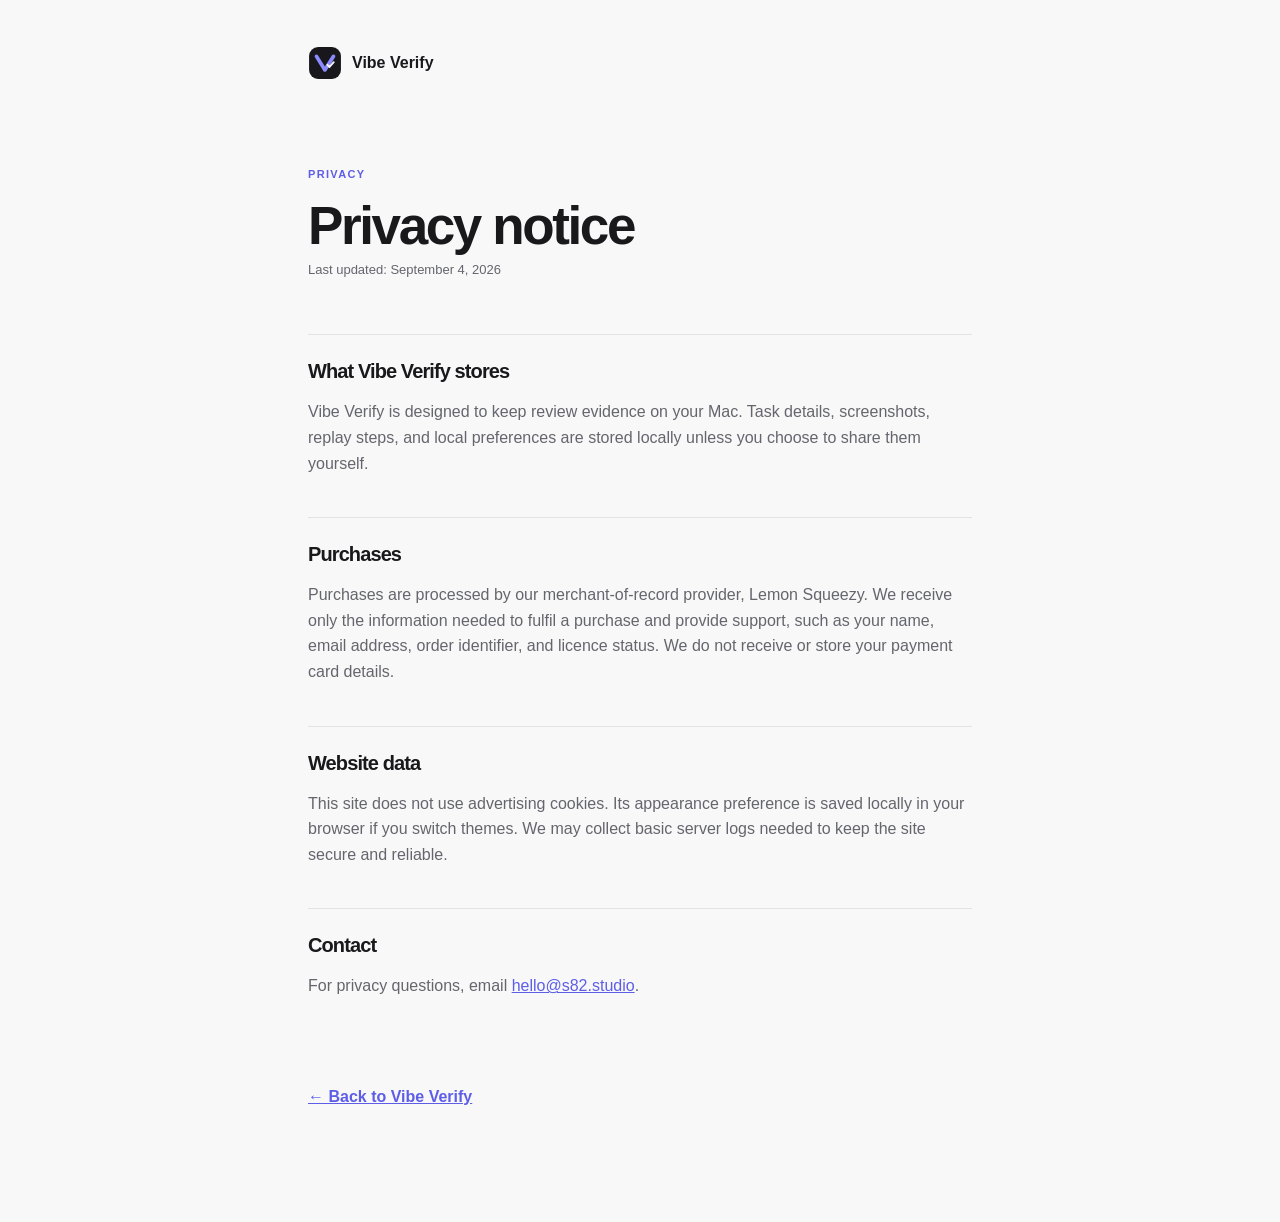
==== privacy.html @ 869dba4c "Launch Vibe Verify product site" ====
<!doctype html>
<html lang="en"><head><meta charset="UTF-8" /><meta name="viewport" content="width=device-width,initial-scale=1" /><meta name="description" content="Vibe Verify privacy notice." /><title>Privacy — Vibe Verify</title><link rel="icon" href="assets/vibe-verify-mark.svg" type="image/svg+xml" /><link rel="stylesheet" href="legal.css" /></head><body><main><a class="brand" href="index.html"><img src="assets/vibe-verify-mark.svg" alt="" width="34" height="34" />Vibe Verify</a><p class="eyebrow">Privacy</p><h1>Privacy notice</h1><p class="updated">Last updated: September 4, 2026</p><section><h2>What Vibe Verify stores</h2><p>Vibe Verify is designed to keep review evidence on your Mac. Task details, screenshots, replay steps, and local preferences are stored locally unless you choose to share them yourself.</p></section><section><h2>Purchases</h2><p>Purchases are processed by our merchant-of-record provider, Lemon Squeezy. We receive only the information needed to fulfil a purchase and provide support, such as your name, email address, order identifier, and licence status. We do not receive or store your payment card details.</p></section><section><h2>Website data</h2><p>This site does not use advertising cookies. Its appearance preference is saved locally in your browser if you switch themes. We may collect basic server logs needed to keep the site secure and reliable.</p></section><section><h2>Contact</h2><p>For privacy questions, email <a href="mailto:hello@s82.studio?subject=Vibe%20Verify%20privacy">hello@s82.studio</a>.</p></section><p class="back"><a href="index.html">← Back to Vibe Verify</a></p></main></body></html>
---- legal.css ----
:root { color-scheme: dark light; --bg:#111113; --panel:#19191c; --text:#f4f4f6; --muted:#a7a7af; --accent:#8b8bff; --line:#303035; --display:ui-rounded,"SF Pro Rounded","Avenir Next",sans-serif; --body:ui-sans-serif,"SF Pro Text","Helvetica Neue",Arial,sans-serif; } @media(prefers-color-scheme:light){:root{--bg:#f8f8f9;--panel:#fff;--text:#19191c;--muted:#65656d;--accent:#5d5de8;--line:#e2e2e7}} *{box-sizing:border-box} body{margin:0;background:var(--bg);color:var(--text);font-family:var(--body);-webkit-font-smoothing:antialiased} main{max-width:720px;margin:0 auto;padding:46px 28px 96px}.brand{display:inline-flex;align-items:center;gap:10px;margin-bottom:86px;color:var(--text);font-family:var(--display);font-weight:720;text-decoration:none}.eyebrow{margin:0 0 15px;color:var(--accent);font-size:11px;font-weight:780;letter-spacing:.12em;text-transform:uppercase}h1,h2{font-family:var(--display);letter-spacing:-.045em}h1{margin:0 0 8px;font-size:53px;line-height:1;font-weight:730}.updated{margin:0 0 54px;color:var(--muted);font-size:13px}section{padding:25px 0;border-top:1px solid var(--line)}h2{margin:0 0 9px;font-size:20px}p{color:var(--muted);font-size:16px;line-height:1.6}a{color:var(--accent)}.back{margin-top:44px;font-weight:650}@media(max-width:580px){main{padding:30px 20px 70px}.brand{margin-bottom:62px}h1{font-size:42px}}
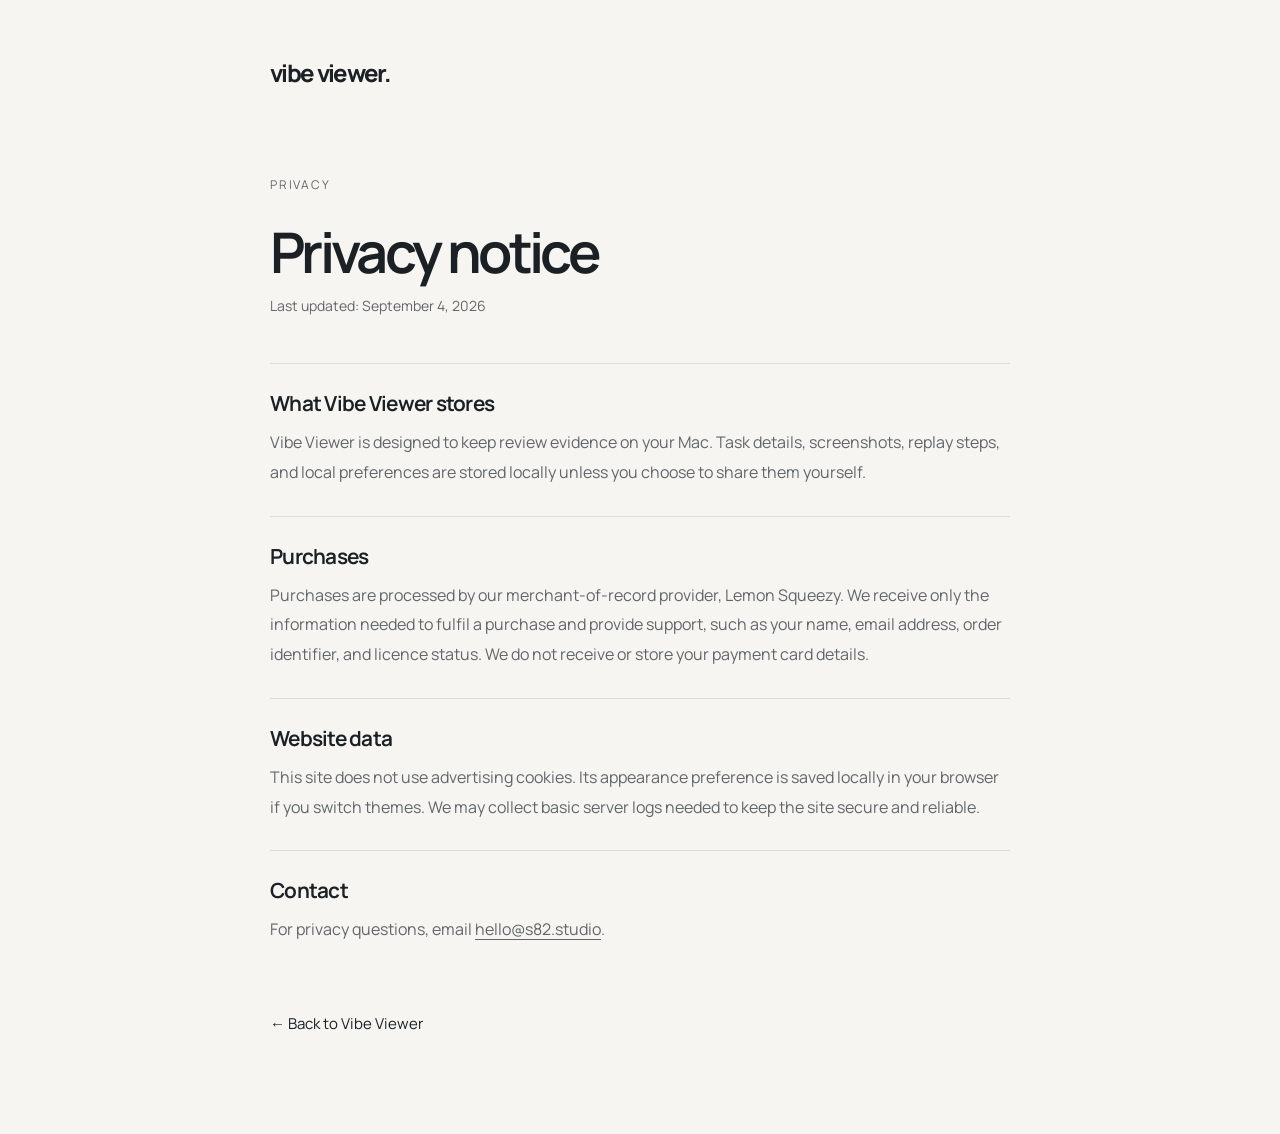
==== commit 43909e94: "Redesign landing page with moving Vibe Viewer wordmark" ====
--- a/privacy.html
+++ b/privacy.html
@@ -1,2 +1,2 @@
 <!doctype html>
-<html lang="en"><head><meta charset="UTF-8" /><meta name="viewport" content="width=device-width,initial-scale=1" /><meta name="description" content="Vibe Verify privacy notice." /><title>Privacy — Vibe Verify</title><link rel="icon" href="assets/vibe-verify-mark.svg" type="image/svg+xml" /><link rel="stylesheet" href="legal.css" /></head><body><main><a class="brand" href="index.html"><img src="assets/vibe-verify-mark.svg" alt="" width="34" height="34" />Vibe Verify</a><p class="eyebrow">Privacy</p><h1>Privacy notice</h1><p class="updated">Last updated: September 4, 2026</p><section><h2>What Vibe Verify stores</h2><p>Vibe Verify is designed to keep review evidence on your Mac. Task details, screenshots, replay steps, and local preferences are stored locally unless you choose to share them yourself.</p></section><section><h2>Purchases</h2><p>Purchases are processed by our merchant-of-record provider, Lemon Squeezy. We receive only the information needed to fulfil a purchase and provide support, such as your name, email address, order identifier, and licence status. We do not receive or store your payment card details.</p></section><section><h2>Website data</h2><p>This site does not use advertising cookies. Its appearance preference is saved locally in your browser if you switch themes. We may collect basic server logs needed to keep the site secure and reliable.</p></section><section><h2>Contact</h2><p>For privacy questions, email <a href="mailto:hello@s82.studio?subject=Vibe%20Verify%20privacy">hello@s82.studio</a>.</p></section><p class="back"><a href="index.html">← Back to Vibe Verify</a></p></main></body></html>
+<html lang="en"><head><meta charset="UTF-8" /><meta name="viewport" content="width=device-width,initial-scale=1" /><meta name="description" content="Vibe Viewer privacy notice." /><title>Privacy — Vibe Viewer</title><link rel="icon" href="assets/vibe-viewer-mark.svg" type="image/svg+xml" /><link rel="stylesheet" href="legal.css" /><script>try { if (localStorage.getItem('vibe-viewer-theme') === 'dark') document.documentElement.dataset.theme = 'dark'; } catch (_) {}</script></head><body class="legal-page"><main><a class="brand" href="index.html">vibe viewer.</a><p class="eyebrow">Privacy</p><h1>Privacy notice</h1><p class="updated">Last updated: September 4, 2026</p><section><h2>What Vibe Viewer stores</h2><p>Vibe Viewer is designed to keep review evidence on your Mac. Task details, screenshots, replay steps, and local preferences are stored locally unless you choose to share them yourself.</p></section><section><h2>Purchases</h2><p>Purchases are processed by our merchant-of-record provider, Lemon Squeezy. We receive only the information needed to fulfil a purchase and provide support, such as your name, email address, order identifier, and licence status. We do not receive or store your payment card details.</p></section><section><h2>Website data</h2><p>This site does not use advertising cookies. Its appearance preference is saved locally in your browser if you switch themes. We may collect basic server logs needed to keep the site secure and reliable.</p></section><section><h2>Contact</h2><p>For privacy questions, email <a href="mailto:hello@s82.studio?subject=Vibe%20Viewer%20privacy">hello@s82.studio</a>.</p></section><p class="back"><a href="index.html">← Back to Vibe Viewer</a></p></main></body></html>
--- a/legal.css
+++ b/legal.css
@@ -1 +1,12 @@
-:root { color-scheme: dark light; --bg:#111113; --panel:#19191c; --text:#f4f4f6; --muted:#a7a7af; --accent:#8b8bff; --line:#303035; --display:ui-rounded,"SF Pro Rounded","Avenir Next",sans-serif; --body:ui-sans-serif,"SF Pro Text","Helvetica Neue",Arial,sans-serif; } @media(prefers-color-scheme:light){:root{--bg:#f8f8f9;--panel:#fff;--text:#19191c;--muted:#65656d;--accent:#5d5de8;--line:#e2e2e7}} *{box-sizing:border-box} body{margin:0;background:var(--bg);color:var(--text);font-family:var(--body);-webkit-font-smoothing:antialiased} main{max-width:720px;margin:0 auto;padding:46px 28px 96px}.brand{display:inline-flex;align-items:center;gap:10px;margin-bottom:86px;color:var(--text);font-family:var(--display);font-weight:720;text-decoration:none}.eyebrow{margin:0 0 15px;color:var(--accent);font-size:11px;font-weight:780;letter-spacing:.12em;text-transform:uppercase}h1,h2{font-family:var(--display);letter-spacing:-.045em}h1{margin:0 0 8px;font-size:53px;line-height:1;font-weight:730}.updated{margin:0 0 54px;color:var(--muted);font-size:13px}section{padding:25px 0;border-top:1px solid var(--line)}h2{margin:0 0 9px;font-size:20px}p{color:var(--muted);font-size:16px;line-height:1.6}a{color:var(--accent)}.back{margin-top:44px;font-weight:650}@media(max-width:580px){main{padding:30px 20px 70px}.brand{margin-bottom:62px}h1{font-size:42px}}
+@import url("styles.css");
+
+.legal-page main { width: min(100% - 3rem, 740px); margin-inline: auto; padding-block: 56px 100px; }
+.legal-page .brand { display: inline-block; margin-bottom: 85px; font-size: 1.5rem; }
+.legal-page h1 { font-size: clamp(2.5rem, 7vw, 3.5rem); font-weight: 650; line-height: 1.1; letter-spacing: -.065em; }
+.legal-page .updated { margin-block: 14px 48px; color: var(--muted); font-size: .875rem; }
+.legal-page section { padding-block: 28px; border-top: 1px solid var(--border); }
+.legal-page h2 { margin-bottom: 14px; font-size: 1.3rem; letter-spacing: -.035em; }
+.legal-page section p { color: var(--muted); font-size: 1rem; line-height: 1.85; }
+.legal-page section a { text-decoration: underline; text-underline-offset: 4px; }
+.legal-page .back { margin-top: 40px; font-size: .9375rem; }
+@media (max-width: 480px) { .legal-page main { padding-top: 35px; }.legal-page .brand { margin-bottom: 55px; } }
